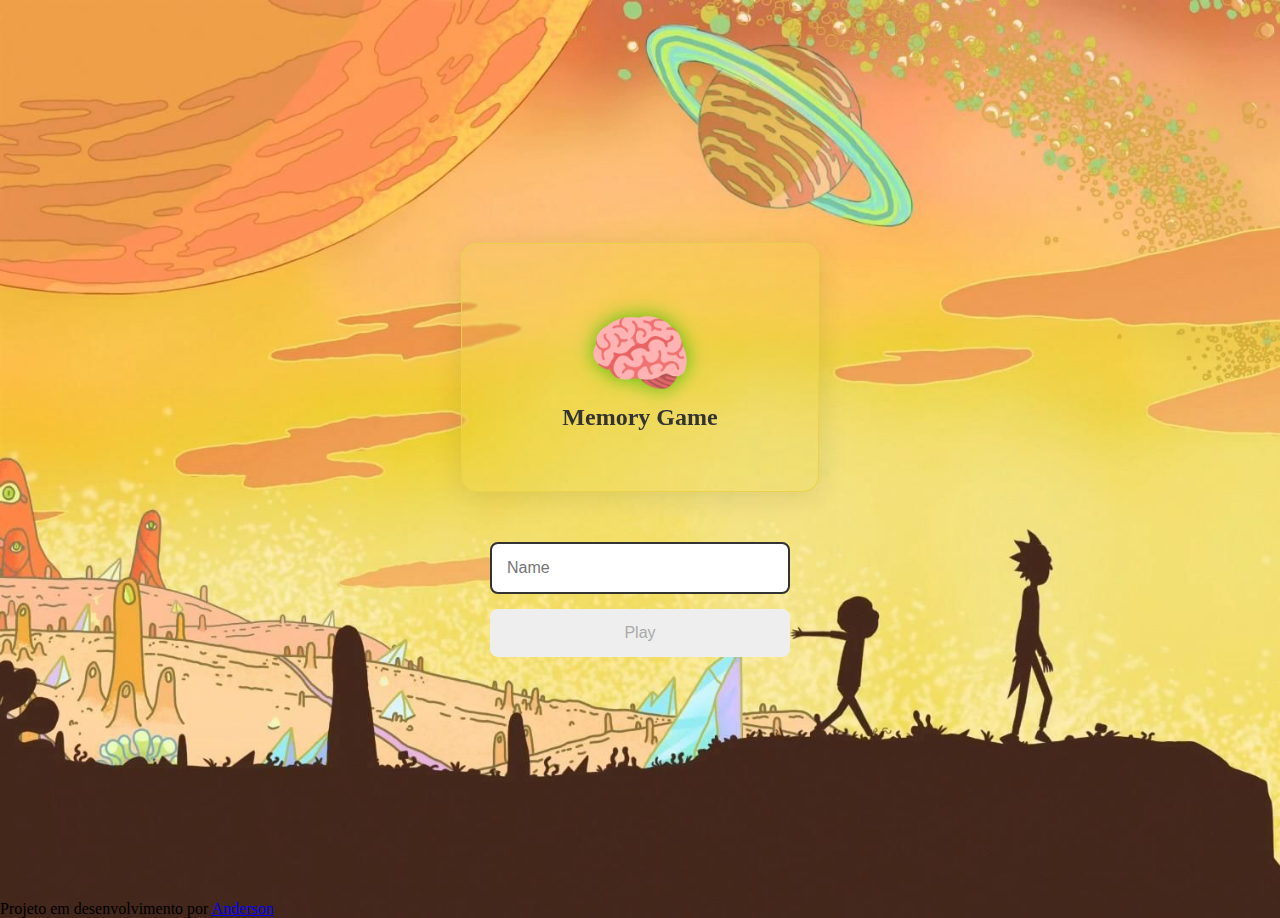
==== login.html @ e24af7eb "Ajustes" ====
<!DOCTYPE html>
<html lang="pt-BR">

<head>
    <meta charset="UTF-8">
    <meta http-equiv="X-UA-Compatible" content="IE=edge">
    <meta name="viewport" content="width=device-width, initial-scale=1.0">
    <title>Memory Game | Login</title>

    <link rel="stylesheet" href="css/reset.css">
    <link rel="stylesheet" href="css/login.css">
    <link rel="stylesheet" href="css/float.css">

    <script defer src="js/login.js"></script>
</head>

<body>
    <form class="login__form">
        <div class="login__header">
            <img src="images/brain.png" class="float" alt="brain">
            <h1>Memory Game</h1>
        </div>
        <input type="text" placeholder="Name" class="login__input">
        <button type="submit" class="login__button" disabled>Play</button>
    </form>

    <footer>
        <p>Projeto em desenvolvimento por <a href="#">Anderson</a></p>
    </footer>
   <!--<script defer src="js/login.js"></script>--> 

</body>

</html>
---- css/login.css ----
body{
    background-image: url(../images/bg.jpg);
    background-size: cover;
}

.login__form{
    align-items: center;
    display: flex;
    flex-direction: column;
    height: 100vh;
    justify-content: center;
    
}

.login__header{
    align-items: center;
    display: flex;
    flex-direction: column;
    justify-content: center;
    margin-bottom: 50px;
    padding: 60px 100px ;


/* From https://css.glass */
background: rgba(235, 209, 74, 0.18);
border-radius: 16px;
box-shadow: 0 4px 30px rgba(0, 0, 0, 0.1);
backdrop-filter: blur(1px);
-webkit-backdrop-filter: blur(1px);
border: 1px solid rgba(235, 209, 74, 0.99);

}

.login__header img{
    width: 100px;
}

.login__header h1{
    color: #333;
    font-size: 1.5em;

}

.login__input{
    border: 2px solid #333;
    border-radius: 8px;
    color: #333;
    font-size: 1em;
    margin-bottom: 15px;
    width: 100%;
    max-width: 300px;
    outline: none;
    padding: 15px;

}

.login__button{
    background-color: #ee665c;
    padding: 15px;
    border-radius: 8px;
    color: #fff;
    cursor: pointer;
    font-size: 1em;
    width: 100%;
    max-width: 300px;
}

.login__button:disabled{
    background-color: #eee;
    color: #aaa;
    cursor: auto;

}
---- css/float.css ----
/*img{
    width: 100%;
    height: 100vh;
    background-color: rgb(41, 31, 31);
    display: flex;
    justify-content: center;
    align-items: center;
}*/

.float{
    width: 150px;
    height: auto;
    animation: float 10s ease-in-out infinite;
    filter: drop-shadow(0 0 10px rgb(78, 190, 13));
    transform: translateY(0) ;
 
}

.float:hover{
    filter: drop-shadow( 0 0 100px rgb(20, 209, 45));
}

@keyframes float {
    0%{
        transform: translateY(0);
    }
    50%{
        transform: translateY(-50px);
    }

    /* Filtros*/
    0%{
        filter: drop-shadow(0 0 10px rgb(231, 16, 16));
       
    }
    30%{
        filter: drop-shadow(0 0 30px rgb(131, 231, 16));
    }

    60%{
        filter: drop-shadow(0 0 30px rgb(16, 224, 231));
    }


   
}
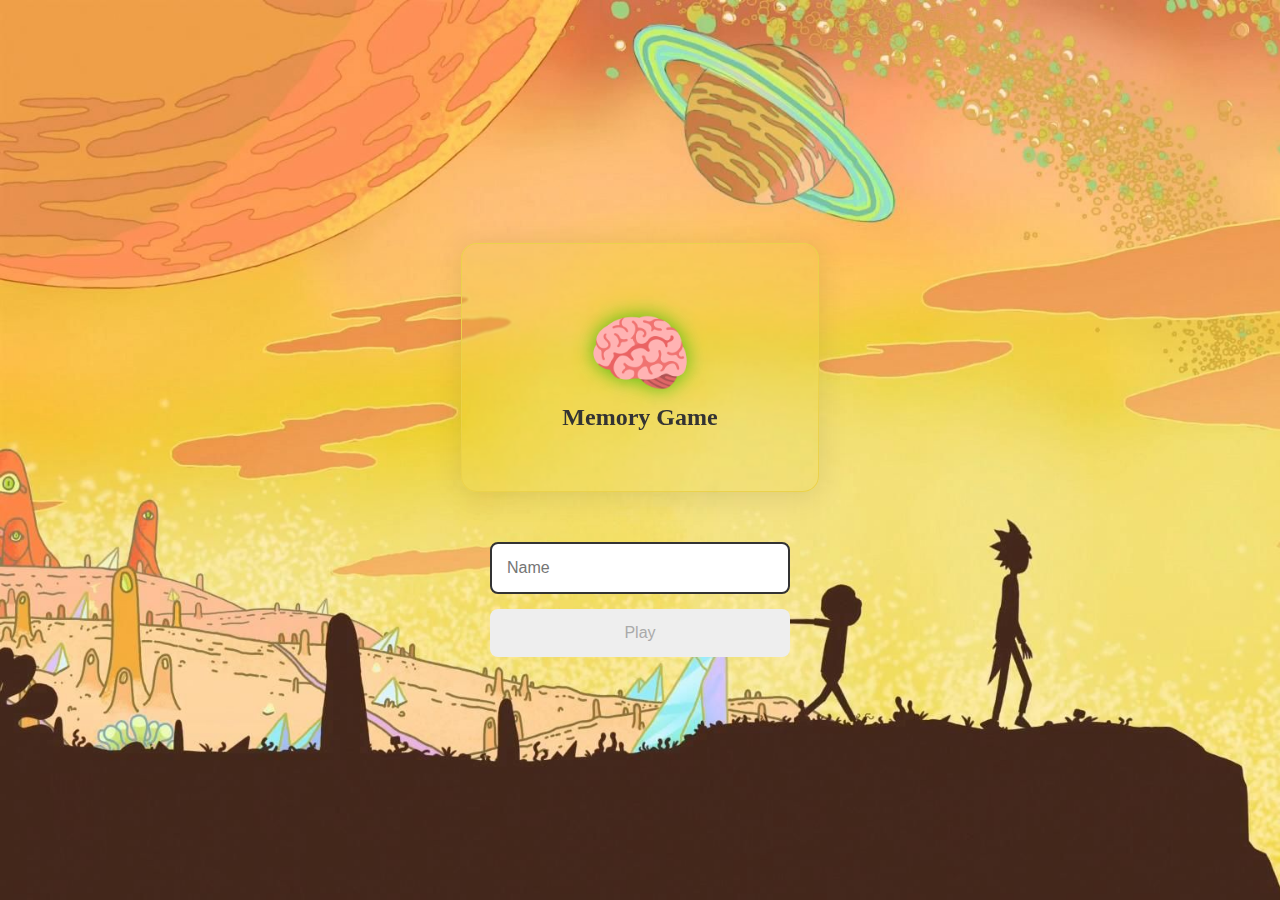
==== commit f0224b22: "AA" ====
--- a/login.html
+++ b/login.html
@@ -24,9 +24,9 @@
         <button type="submit" class="login__button" disabled>Play</button>
     </form>
 
-    <footer>
+    <!--<footer>
         <p>Projeto em desenvolvimento por <a href="#">Anderson</a></p>
-    </footer>
+    </footer>-->
    <!--<script defer src="js/login.js"></script>--> 
 
 </body>
